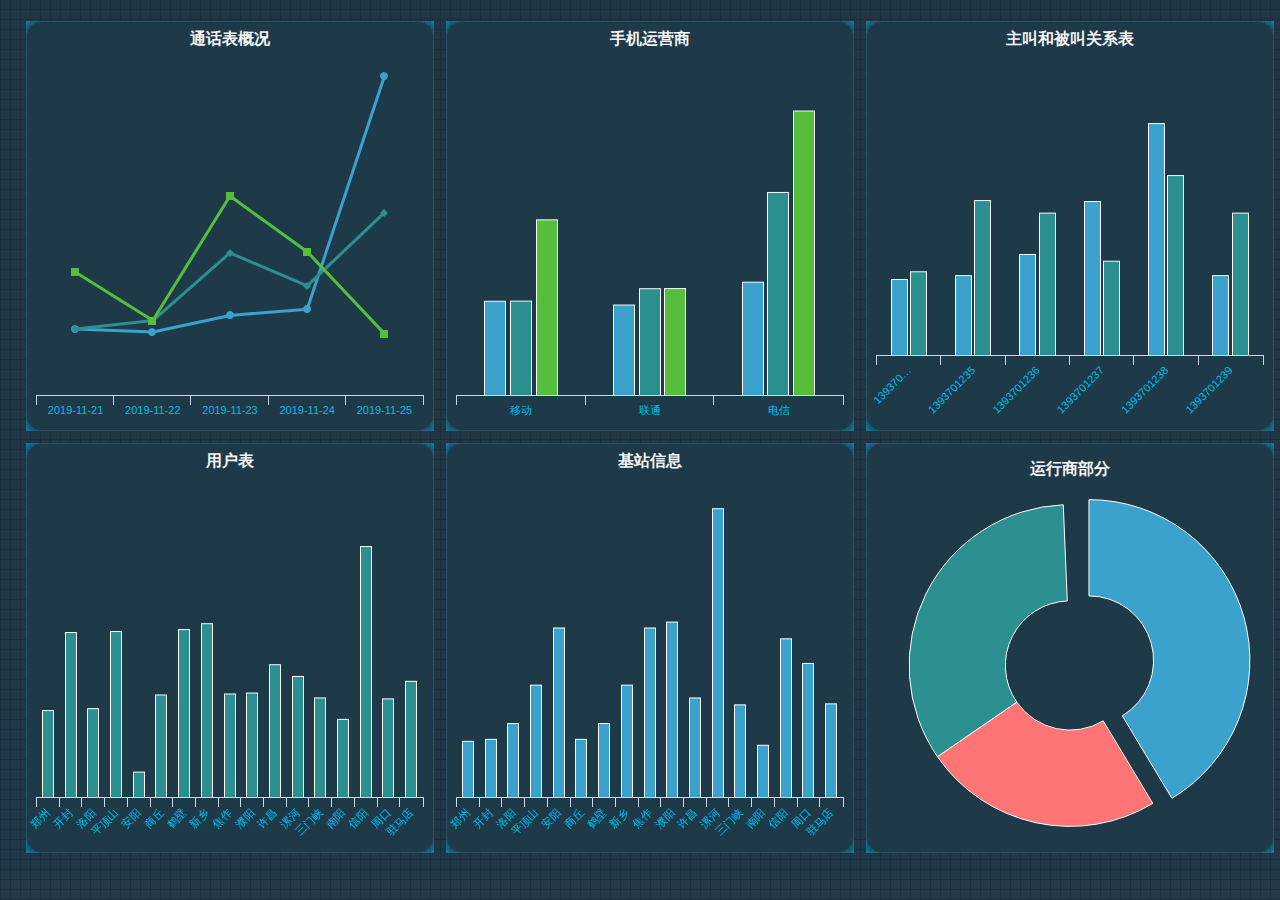
==== list/index0.html @ f65bdc5e "‘message’" ====
<!DOCTYPE html>
<html>
<head>
    <meta charset="UTF-8">
    <title>Document</title>
</head>
<script src="../js/jquery-1.8.3.min.js"></script>
<script src="../js/highcharts-V6.1.js"></script>  
<script src="../laydate/laydate.js"></script>
<script src="../js/bootstrap.min.js"></script> 
<link rel="stylesheet" href="../css/bootstrap.min.css">
<link rel="stylesheet" href="../css/components.css"> 
<link rel="stylesheet" href="../css/default.css"> 
<link rel="stylesheet" href="css/index0.css">  
<body>
<style>   
    .catenary2{
        display: none;
    }  
    .ud-xing {
        display: none; 
    } 
    .catenary1 .chart0 { 
      width: calc(33.33% - 10px); 
      height: calc(50% - 10px);
      min-height: 350px;
    }
    .catenary2 .chart0{ 
      width: calc(25% - 10px);  
      height: calc(33.33% - 10px);
    }
    .content-chart-no .con-chart .mode-chart{  
        height:100%; 
        background: #1e3a49 !important;
        border:1px solid #285164;
        border-radius: 15px;
    }  
  /*弹窗图表*/  
  .ztab .mode-chart{ 
      height:100%;
  } 
 
    body .table > tbody > tr >th{ 
        background: #155e80; 
        line-height: 30px;
        color: #ffffff;
    }

    /*12个表格*/
    .table_equipment{
      display: none ;
    } 
    .table_equipment1{
      display: table;
    } 
</style>
<div class="content"> 
    <!-- <div class="tabs-body">
        <ul class="nav nav-tabs" id="nav-tabs">
            <li>
                <a class="active">按机构分析</a>
            </li>
            <li>
                <a>按线别分析</a>
            </li>  
        </ul>  
    </div>  -->
    <div class="catenary catenary1"> 
        <div class="chart-body">
            <div class="content-chart content-chart-no">
                <!-- <div class="chart-tit">
                    <span class="ch-tit">按设备分析</span> 
                </div> -->
                <div class="con-chart"> 
                    <div class="chartp">
                        <div class="chart0 content-chart">
                            <div class="mode-chart container1"></div>
                        </div>
                        <div class="chart0 content-chart">
                            <div class="mode-chart container1"></div>
                        </div>  
                        <div class="chart0 content-chart">
                            <div class="mode-chart container1"></div>
                        </div>  
                        <div class="chart0 content-chart">
                            <div class="mode-chart container1"></div>
                        </div>  
                        <div class="chart0 content-chart">
                            <div class="mode-chart container1"></div>
                        </div>   
                        <div class="chart0 content-chart">
                            <div class="mode-chart container1"></div>
                        </div> 
                    </div> 
                </div>
            </div>
        </div>
    </div>
    <!-- <div class="catenary catenary2"> 
        <div class="chart-body">
            <div class="content-chart  content-chart-no"> 
                <div class="con-chart"> 
                    <div class="chartp">
                        <div class="chart0 content-chart">
                            <div class="mode-chart container2"></div>
                        </div>
                        <div class="chart0 content-chart">
                            <div class="mode-chart container2"></div>
                        </div>  
                        <div class="chart0 content-chart">
                            <div class="mode-chart container2"></div>
                        </div>  
                        <div class="chart0 content-chart">
                            <div class="mode-chart container2"></div>
                        </div>  
                        <div class="chart0 content-chart">
                            <div class="mode-chart container2"></div>
                        </div>   
                        <div class="chart0 content-chart">
                            <div class="mode-chart container2"></div>
                        </div> 
                    </div> 
                </div>
            </div>
        </div>
    </div> -->
</div>
<!-- 弹窗 -->
<div>
    <!-- tab1  -->
    <div class="modal fade bs-example-modal-lg" id="modal0" tabindex="-1" role="dialog" aria-labelledby="myModalLabel">
      <div class="modal-dialog  modal-lgmax" role="document">
        <div class="modal-content">
          <div class="modal-header">
            <div class="a_close btn btn-danger" data-dismiss="modal" aria-label="Close">X</div>
            <h4 class="modal-title"></h4>
          </div>
          <div class="modal-body"> 
            <div class="top_body"> 
               
            </div>
            <div class="foot"> 
                <button type="button" class="btn decoration_a " data-dismiss="modal">确定</button>
                <button type="button" class="btn decoration_a decoration_ar" data-dismiss="modal">取消</button>
            </div>
          </div>
        </div>
      </div>
    </div>  


    <div class="modal fade bs-example-modal-lg" id="modal1" tabindex="-1" role="dialog" aria-labelledby="myModalLabel">
      <div class="modal-dialog  modal-lgmax" role="document">
        <div class="modal-content">
          <div class="modal-header">
            <div class="a_close btn btn-danger" data-dismiss="modal" aria-label="Close">X</div>
            <h4 class="modal-title"></h4>
          </div>
          <div class="modal-body"> 
            <div class="top_body"> 
              <div class="tabs-body">
                  <ul class="nav nav-tabs modal-nav-tabs" id="modal-nav-tabs2">
                      <li>
                          <a class="active">设备分析</a>
                      </li>
                      <li>
                          <a>设备详情</a>
                      </li> 
                  </ul>
              </div>
              <div class="ztab ztab_1"> 
                <div class="chart-body">
                    <div class="content-chart">
                        <!-- <div class="chart-tit">
                            <span class="ch-tit">详情</span> 
                        </div> -->
                        <div class="con-chart"> 
                            <!-- <div class="left-chart-btn">
                                <div class="laydate-render"> 
                                    <span class="date1-text">日期:</span>
                                    <input id="filter_t01" type="text" class="form-control input-small w_220">  
                                    <div class="btn decoration_a ">查询</div>
                                </div>
                            </div> -->
                            <div class="chartp">
                                <div class="chart10">
                                    <div class="mode-chart" id="container23"></div>
                                </div> 
                            </div> 
                        </div>
                        <!-- 向下的三角形 -->
                        <!-- <div class="triangle1 triangle_border_down"></div> -->
                    </div>
                </div>
              </div>

              <div class="ztab ztab_2"> 
                <div class="a_alert">
                    <div class="a_table"> 
                       <table  class="table table-bordered table_equipment table_equipment1">

                            <thead>
                                <tr>
                            
                                    <th>区间站场</th>
                                    <th>锚段号</th>
                                    <th>支柱号（起）</th>
                                    <th>支柱号（止）</th>
                                    <th>公里标（起）</th>
                                    <th>公里标（止）</th>
                                    <th>锚段长度（m）</th>
                                    <th>规格型号</th>
                                    <th>标称截面积（mm2）</th>
                                    <th>线索张力（kN）</th>
                                    <th>速度等级（km/h）</th>
                                    <th>设计最低高度（mm）</th>
                                    <th>坡度标准值（‰）</th>
                                    <th>坡度变化率标准值（‰）</th>
                                    <th>生产厂家</th>
                                    <th>联系电话</th>
                                    <th>备注</th>
                                </tr>
                            </thead>
                            <tbody>
                              <tr>
                                <td>【焦柳线】侯月引 - </td>
                                <td>4</td>
                                <td>10#</td>
                                <td>56#</td>
                                <td>K4+279</td>
                                <td>K3+267</td>
                                <td>1001.37</td>
                                <td>CTHA150</td>
                                <td>150</td>
                                <td>15</td>
                                <td>≤120</td>
                                <td>5700</td>
                                <td>3</td>
                                <td></td>
                                <td></td>
                                <td></td>
                                <td></td>
                                
                              </tr>
                              <tr>
                                <td>【焦柳线】侯月引 - </td>
                                <td>3</td>
                                <td>11#</td>
                                <td>61#</td>
                                <td>K4+306</td>
                                <td>K3+243</td>
                                <td>1037.76</td>
                                <td>CTHA150</td>
                                <td>150</td>
                                <td>15</td>
                                <td>≤120</td>
                                <td>5700</td>
                                <td>3</td>
                                <td></td>
                                <td></td>
                                <td></td>
                                <td></td>
                                
                              </tr>
                              <tr>
                                <td>【焦柳线】侯月引 - </td>
                                <td>NF3</td>
                                <td>9#</td>
                                <td>43#</td>
                                <td>K4+361</td>
                                <td>K3+563</td>
                                <td>957.76</td>
                                <td>LGJ-185</td>
                                <td>185</td>
                                <td></td>
                                <td></td>
                                <td></td>
                                <td></td>
                                <td></td>
                                <td></td>
                                <td></td>
                                <td></td>
                                
                              </tr>
                              <tr>
                                <td>【焦柳线】侯月引 - </td>
                                <td>NF2</td>
                                <td>月山直通场-沁阳126#</td>
                                <td>8#</td>
                                <td>K4+564</td>
                                <td>K4+339</td>
                                <td>225</td>
                                <td>LGJ-185</td>
                                <td>185</td>
                                <td></td>
                                <td></td>
                                <td></td>
                                <td></td>
                                <td></td>
                                <td></td>
                                <td></td>
                                <td></td>
                                
                              </tr>
                              <tr>
                                <td>【焦柳线】侯月引 - </td>
                                <td>NF1</td>
                                <td>月山直通场-沁阳131#</td>
                                <td>9#</td>
                                <td>K4+583</td>
                                <td>K4+361</td>
                                <td>222</td>
                                <td>LGJ-185</td>
                                <td>185</td>
                                <td></td>
                                <td></td>
                                <td></td>
                                <td></td>
                                <td></td>
                                <td></td>
                                <td></td>
                                <td></td>
                                
                              </tr>
                              <tr>
                                <td>【焦柳线】侯月引 - </td>
                                <td>1</td>
                                <td>月山直通场-沁阳97#</td>
                                <td>17#</td>
                                <td>K5+520</td>
                                <td>K4+141</td>
                                <td>1410.62</td>
                                <td>CTHA150</td>
                                <td>150</td>
                                <td>15</td>
                                <td>≤120</td>
                                <td>5700</td>
                                <td>3</td>
                                <td></td>
                                <td></td>
                                <td></td>
                                <td></td>
                                
                              </tr>
                              <tr>
                                <td>【焦柳线】侯月引 - </td>
                                <td>2</td>
                                <td>月山直通场-沁阳88#</td>
                                <td>16#</td>
                                <td>K5+637</td>
                                <td>K4+103</td>
                                <td>1514</td>
                                <td>CTHA150</td>
                                <td>150</td>
                                <td>15</td>
                                <td>≤120</td>
                                <td>5700</td>
                                <td>3</td>
                                <td></td>
                                <td></td>
                                <td></td>
                                <td></td>
                                
                              </tr> 
                            </tnody>
                       </table>
                       <table class="table table-bordered table_equipment table_equipment2"> 
                          <thead> 
                            <tr>
                              <th>支柱号：</th>
                              <th>区段</th>  
                              <th>一杆一档</th>  
                              <th>公里标</th>  
                              <th>隧道</th>  
                              <th>悬挂情况</th>  
                              <th>类型</th>   
                              <th>作用</th>   
                              <th>规格型号</th>   
                              <th>材质</th>   
                              <th>左右侧</th>   
                              <th>生成厂家</th>  
                              <th>投运日期</th>  
                              <th>图纸</th>  
                              <th>照片</th>  
                            </tr>
                          </thead>
                          <tbody>
                            <tr>
                              <td>南沟隧道2#</td><td>【侯月线】磨滩-盘谷寺 -</td><td></td><td>K182+100</td><td></td>
                              <td></td><td>支柱</td><td></td><td></td><td></td><td>右侧</td><td></td><td></td><td></td><td></td> 
                            </tr>
                            <tr>
                              <td>南沟隧道2#</td><td>【侯月线】磨滩-盘谷寺 -</td><td></td><td>K182+100</td><td></td>
                              <td></td><td>支柱</td><td></td><td></td><td></td><td>右侧</td><td></td><td></td><td></td><td></td> 
                            </tr>
                            <tr>
                              <td>南沟隧道2#</td><td>【侯月线】磨滩-盘谷寺 -</td><td></td><td>K182+100</td><td></td>
                              <td></td><td>支柱</td><td></td><td></td><td></td><td>右侧</td><td></td><td></td><td></td><td></td> 
                            </tr>
                            <tr>
                              <td>南沟隧道2#</td><td>【侯月线】磨滩-盘谷寺 -</td><td></td><td>K182+100</td><td></td>
                              <td></td><td>支柱</td><td></td><td></td><td></td><td>右侧</td><td></td><td></td><td></td><td></td> 
                            </tr>
                            <tr>
                              <td>南沟隧道2#</td><td>【侯月线】磨滩-盘谷寺 -</td><td></td><td>K182+100</td><td></td>
                              <td></td><td>支柱</td><td></td><td></td><td></td><td>右侧</td><td></td><td></td><td></td><td></td> 
                            </tr>
                            <tr>
                              <td>南沟隧道2#</td><td>【侯月线】磨滩-盘谷寺 -</td><td></td><td>K182+100</td><td></td>
                              <td></td><td>支柱</td><td></td><td></td><td></td><td>右侧</td><td></td><td></td><td></td><td></td> 
                            </tr>
                            <tr>
                              <td>南沟隧道2#</td><td>【侯月线】磨滩-盘谷寺 -</td><td></td><td>K182+100</td><td></td>
                              <td></td><td>支柱</td><td></td><td></td><td></td><td>右侧</td><td></td><td></td><td></td><td></td> 
                            </tr>
                            <tr>
                              <td>南沟隧道2#</td><td>【侯月线】磨滩-盘谷寺 -</td><td></td><td>K182+100</td><td></td>
                              <td></td><td>支柱</td><td></td><td></td><td></td><td>右侧</td><td></td><td></td><td></td><td></td> 
                            </tr>
                            <tr>
                              <td>南沟隧道2#</td><td>【侯月线】磨滩-盘谷寺 -</td><td></td><td>K182+100</td><td></td>
                              <td></td><td>支柱</td><td></td><td></td><td></td><td>右侧</td><td></td><td></td><td></td><td></td> 
                            </tr>
                            <tr>
                              <td>南沟隧道2#</td><td>【侯月线】磨滩-盘谷寺 -</td><td></td><td>K182+100</td><td></td>
                              <td></td><td>支柱</td><td></td><td></td><td></td><td>右侧</td><td></td><td></td><td></td><td></td> 
                            </tr>
                          </tbody>
                       </table> 
                       <table  class="table table-bordered table_equipment table_equipment3">

                            <thead>
                              <tr> 
                                  <th rowspan="3">区段</th>
                                  <th rowspan="3">支柱号起</th>
                                  <th rowspan="3">支柱号止</th>
                                  <th rowspan="3">关节类型</th>
                                  <th rowspan="3">是否分相关节</th>
                                  <th rowspan="3">公里标起</th>
                                  <th rowspan="3">公里标止</th>
                                  <th colspan="8">两锚段接触悬挂间水平距离（mm）</th>
                                  <th colspan="8">两锚段接触悬挂间垂直距离（mm）</th>
                              </tr>
                              <tr> 
                                  <th colspan="2">转换柱1</th>
                                  <th colspan="2">柱2</th>
                                  <th colspan="2">柱3</th>
                                  <th colspan="2">转换柱4</th>
                                  <th colspan="2">转换柱1</th>
                                  <th colspan="2">柱2</th>
                                  <th colspan="2">柱3</th>
                                  <th colspan="2">转换柱4</th>
                              </tr>
                              <tr> 
                                  <th>承力索</th>
                                  <th>接触线</th>
                                  <th>承力索</th>
                                  <th>接触线</th>
                                  <th>承力索</th>
                                  <th>接触线</th>
                                  <th>承力索</th>
                                  <th>接触线</th>
                                  <th>承力索</th>
                                  <th>接触线</th>
                                  <th>承力索</th>
                                  <th>接触线</th>
                                  <th>承力索</th>
                                  <th>接触线</th>
                                  <th>承力索</th>
                                  <th>接触线</th>
                              </tr>
                            </thead>
                            <tbody>
                              <tr>
                                <td>【焦柳线】侯月引 - </td>
                                <td>55#</td>
                                <td>61#</td>
                                <td>F3</td>
                                <td>否</td>
                                <td>K3+376</td>
                                <td>K3+243</td>
                                <td>100</td>
                                <td>100</td>
                                <td></td>
                                <td></td>
                                <td></td>
                                <td></td>
                                <td>100</td>
                                <td>100</td>
                                <td>200</td>
                                <td>200</td>
                                <td></td>
                                <td></td>
                                <td></td>
                                <td></td>
                                <td>200</td>
                                <td>200</td>
                                
                              </tr>
                              <tr>
                                <td>【焦柳线】侯月引 - </td>
                                <td>50#</td>
                                <td>56#</td>
                                <td>F3</td>
                                <td>否</td>
                                <td>K3+387</td>
                                <td>K3+267</td>
                                <td>100</td>
                                <td>100</td>
                                <td></td>
                                <td></td>
                                <td></td>
                                <td></td>
                                <td>100</td>
                                <td>100</td>
                                <td>200</td>
                                <td>200</td>
                                <td></td>
                                <td></td>
                                <td></td>
                                <td></td>
                                <td>200</td>
                                <td>200</td>
                                
                              </tr>
                              <tr>
                                <td>【焦柳线】侯月引 - </td>
                                <td>10#</td>
                                <td>16#</td>
                                <td>F3</td>
                                <td>否</td>
                                <td>K4+279</td>
                                <td>K4+103</td>
                                <td>100</td>
                                <td>100</td>
                                <td></td>
                                <td></td>
                                <td></td>
                                <td></td>
                                <td>100</td>
                                <td>100</td>
                                <td>200</td>
                                <td>200</td>
                                <td></td>
                                <td></td>
                                <td></td>
                                <td></td>
                                <td>200</td>
                                <td>200</td>
                                
                              </tr>
                              <tr>
                                <td>【焦柳线】侯月引 - </td>
                                <td>11#</td>
                                <td>17#</td>
                                <td>F3</td>
                                <td>否</td>
                                <td>K4+306</td>
                                <td>K4+141</td>
                                <td>100</td>
                                <td>100</td>
                                <td></td>
                                <td></td>
                                <td></td>
                                <td></td>
                                <td>100</td>
                                <td>100</td>
                                <td>200</td>
                                <td>200</td>
                                <td></td>
                                <td></td>
                                <td></td>
                                <td></td>
                                <td>200</td>
                                <td>200</td>
                                
                              </tr>  
                            </tnody>
                       </table> 
                       <table  class="table table-bordered table_equipment table_equipment4">

                            <thead>
                              <tr>

                                <th>线别</th>
                                <th>区间站场</th>
                                <th>支柱号</th>
                                <th>线岔编号</th>
                                <th>线岔类别</th>
                                <th>限制管类型</th>
                                <th>生产厂家</th>
                              </tr>
                            </thead>
                            <tbody>
                              <tr>
                                <td>太焦线</td>
                                <td>司徒集配站</td>
                                <td>43#</td>
                                <td>N5</td>
                                <td>侧线</td>
                                <td></td>
                                <td>300</td>
                                
                              </tr>
                              <tr>
                                <td>太焦线</td>
                                <td>司徒集配站</td>
                                <td>44#</td>
                                <td>N7</td>
                                <td>正线</td>
                                <td></td>
                                <td>300</td>
                                
                              </tr>
                              <tr>
                                <td>太焦线</td>
                                <td>司徒集配站</td>
                                <td>46#</td>
                                <td>N9</td>
                                <td>正线</td>
                                <td></td>
                                <td>300</td>
                                
                              </tr>
                              <tr>
                                <td>太焦线</td>
                                <td>司徒集配站</td>
                                <td>49#</td>
                                <td>N11</td>
                                <td>侧线</td>
                                <td></td>
                                <td>250</td>
                                
                              </tr>
                              <tr>
                                <td>太焦线</td>
                                <td>司徒集配站</td>
                                <td>50#</td>
                                <td>N17</td>
                                <td>正线</td>
                                <td></td>
                                <td>250</td>
                                
                              </tr>
                              <tr>
                                <td>太焦线</td>
                                <td>司徒集配站</td>
                                <td>53#</td>
                                <td>N19</td>
                                <td>侧线</td>
                                <td></td>
                                <td>375</td>
                                
                              </tr>
                              <tr>
                                <td>太焦线</td>
                                <td>司徒集配站</td>
                                <td>52#</td>
                                <td>N21</td>
                                <td>正线</td>
                                <td></td>
                                <td>375</td>
                                
                              </tr>
                              <tr>
                                <td>太焦线</td>
                                <td>司徒集配站</td>
                                <td>56#</td>
                                <td>N23</td>
                                <td>侧线</td>
                                <td></td>
                                <td>375</td>
                                
                              </tr>
                              <tr>
                                <td>太焦线</td>
                                <td>司徒集配站</td>
                                <td>54#</td>
                                <td>N29</td>
                                <td>正线</td>
                                <td></td>
                                <td>375</td>
                                
                              </tr>
                              <tr>
                                <td>太焦线</td>
                                <td>司徒集配站</td>
                                <td>57#</td>
                                <td>N31</td>
                                <td>侧线</td>
                                <td></td>
                                <td>375</td>
                                
                              </tr>
                              <tr>
                                <td>太焦线</td>
                                <td>司徒集配站</td>
                                <td>60#</td>
                                <td>N33</td>
                                <td>侧线</td>
                                <td></td>
                                <td>300</td>
                                
                              </tr>
                              <tr>
                                <td>太焦线</td>
                                <td>司徒集配站</td>
                                <td>62#</td>
                                <td>N35</td>
                                <td>侧线</td>
                                <td></td>
                                <td>300</td>
                                
                              </tr>
                              <tr>
                                <td>太焦线</td>
                                <td>司徒集配站</td>
                                <td>120#</td>
                                <td>N62</td>
                                <td>侧线</td>
                                <td></td>
                                <td>300</td>
                                
                              </tr>
                              <tr>
                                <td>太焦线</td>
                                <td>司徒集配站</td>
                                <td>122#</td>
                                <td>N58</td>
                                <td>侧线</td>
                                <td></td>
                                <td>375</td>
                                
                              </tr>
                              <tr>
                                <td>太焦线</td>
                                <td>司徒集配站</td>
                                <td>124#</td>
                                <td>N50</td>
                                <td>侧线</td>
                                <td></td>
                                <td>300</td>
                                
                              </tr>
                              <tr>
                                <td>太焦线</td>
                                <td>司徒集配站</td>
                                <td>125#</td>
                                <td>N48</td>
                                <td>侧线</td>
                                <td></td>
                                <td>300</td>
                                
                              </tr>
                              <tr>
                                <td>太焦线</td>
                                <td>司徒集配站</td>
                                <td>127#</td>
                                <td>N46</td>
                                <td>侧线</td>
                                <td></td>
                                <td>300</td>
                                
                              </tr>
                              <tr>
                                <td>太焦线</td>
                                <td>司徒集配站</td>
                                <td>131#</td>
                                <td>N30</td>
                                <td>侧线</td>
                                <td></td>
                                <td>300</td>
                                
                              </tr>
                              <tr>
                                <td>太焦线</td>
                                <td>司徒集配站</td>
                                <td>132#</td>
                                <td>N28</td>
                                <td>侧线</td>
                                <td></td>
                                <td>300</td>
                                
                              </tr> 
                            </tnody>
                       </table>
                       <table  class="table table-bordered table_equipment table_equipment5"> 
                            <thead>
                                  <tr> 
                                        <th rowspan="2">线别</th>
                                        <th rowspan="2">区间站场</th>
                                        <th rowspan="2">道岔编号</th>
                                        <th rowspan="2">图名</th>
                                        <th rowspan="2">支柱号</th>
                                        <th colspan="2">直股接触线</th>
                                        <th colspan="4">曲股接触线</th>
                                        <th rowspan="2">支柱号</th>
                                        <th colspan="2">直股接触线</th>
                                        <th colspan="4">曲股接触线</th>
                                        <th rowspan="2">支柱号</th>
                                        <th colspan="2">直股接触线</th>
                                        <th colspan="4">曲股接触线</th> 
                                  </tr>
                                  <tr>
                                      <th>拉出值</th>
                                      <th>导高</th>
                                      <th>拉出值（min）</th>
                                      <th>拉出值（max）</th>
                                      <th>侧线抬高（min）</th>
                                      <th>侧线抬高（max）</th>
                                      <th>拉出值</th>
                                      <th>导高</th>
                                      <th>拉出值（min）</th>
                                      <th>拉出值（max）</th>
                                      <th>侧线抬高（min）</th>
                                      <th>侧线抬高（max）</th>
                                      <th>拉出值</th>
                                      <th>导高</th>
                                      <th>拉出值</th>
                                      <th>侧线抬高</th>
                                  </tr>
                            </thead> 
                       </table>   
                       <table  class="table table-bordered table_equipment table_equipment6"> 
                            <thead>
                              <tr> 
                                <th rowspan="2">线别</th>
                                <th rowspan="2">区间站场</th>
                                <th rowspan="2">道岔编号</th>
                                <th rowspan="2">图名</th>
                                <th rowspan="2">支柱号</th>
                                <th rowspan="2">线间距</th>
                                <th colspan="3">拉出值（mm）</th>
                                <th colspan="3">导高（mm）</th>
                                <th rowspan="2">支柱号</th>
                                <th rowspan="2">线间距</th>
                                <th colspan="3">拉出值（mm）</th>
                                <th colspan="3">导高（mm）</th>
                                <th rowspan="2">支柱号</th>
                                <th rowspan="2">线间距</th>
                                <th colspan="3">拉出值（mm）</th>
                                <th colspan="3">导高（mm）</th>
                                <th rowspan="2">支柱号</th>
                                <th rowspan="2">线间距</th>
                                <th colspan="3">拉出值（mm）</th>
                                <th colspan="3">导高（mm）</th>
                                <th rowspan="2">支柱号</th>
                                <th rowspan="2">线间距</th>
                                <th colspan="3">拉出值（mm）</th>
                                <th colspan="3">导高（mm）</th>
                                <th rowspan="2">支柱号</th>
                                <th rowspan="2">线间距</th>
                                <th colspan="3">拉出值（mm）</th>
                                <th colspan="3">导高（mm）</th> 
                              </tr>
                              <tr>
                                <th>正线</th>
                                <th>辅助线</th>
                                <th>侧线</th>
                                <th>正线</th>
                                <th>辅助线</th>
                                <th>侧线</th>
                                <th>正线</th>
                                <th>辅助线</th>
                                <th>侧线</th>
                                <th>正线</th>
                                <th>辅助线</th>
                                <th>侧线</th>
                                <th>正线</th>
                                <th>辅助线</th>
                                <th>侧线</th>
                                <th>正线</th>
                                <th>辅助线</th>
                                <th>侧线</th>
                                <th>正线</th>
                                <th>辅助线</th>
                                <th>侧线</th>
                                <th>正线</th>
                                <th>辅助线</th>
                                <th>侧线</th>
                                <th>正线</th>
                                <th>辅助线</th>
                                <th>侧线</th>
                                <th>正线</th>
                                <th>辅助线</th>
                                <th>侧线</th>
                                <th>正线</th>
                                <th>辅助线</th>
                                <th>侧线</th>
                                <th>正线</th>
                                <th>辅助线</th>
                                <th>侧线</th>
                              </tr>
                            </thead> 
                       </table>
                       <table  class="table table-bordered  table_equipment table_equipment7"> 
                            <thead>
                              <tr> 
                                <th>区段</th>
                                <th>支柱号1</th>
                                <th>支柱号2</th>
                                <th>股道号或道岔号</th>
                                <th>类型</th>
                                <th>规格型号</th>
                                <th>零部件供货商厂家</th>
                                <th>备注</th>
                              </tr>
                            </thead>
                            <tbody>
                              <tr>
                                <td>【焦柳线】侯月引 - </td>
                                <td>63#</td>
                                <td>63#</td>
                                <td>侯月引下行</td>
                                <td>分段</td>
                                <td>DXF-(1.6)Ⅱ</td>
                                <td></td>
                                <td></td>
                                
                              </tr>
                              <tr>
                                <td>【焦柳线】侯月引 - </td>
                                <td>60#</td>
                                <td>60#</td>
                                <td>侯月引上行</td>
                                <td>分段</td>
                                <td>DXF-(1.6)Ⅱ</td>
                                <td></td>
                                <td></td>
                                
                              </tr>
                              <tr>
                                <td>【焦柳线】侯月引 - </td>
                                <td>月山直通场-沁阳126#</td>
                                <td>4#</td>
                                <td></td>
                                <td>分相</td>
                                <td>XFXP-1.80提速分相</td>
                                <td></td>
                                <td></td>
                                
                              </tr>
                              <tr>
                                <td>【焦柳线】侯月引 - </td>
                                <td>月山直通场-沁阳126#</td>
                                <td>4#</td>
                                <td>侯月引上行</td>
                                <td>分相</td>
                                <td>XFXP-1.80提速分相</td>
                                <td></td>
                                <td></td>
                                
                              </tr>
                              <tr>
                                <td>【焦柳线】侯月引 - </td>
                                <td>月山直通场-沁阳131#</td>
                                <td>5#</td>
                                <td>侯月引下行</td>
                                <td>分相</td>
                                <td>XFXP-1.80提速分相</td>
                                <td></td>
                                <td></td>
                                
                              </tr>
                              <tr>
                                <td>【焦柳线】侯月引 - </td>
                                <td>月山直通场-沁阳131#</td>
                                <td>5#</td>
                                <td></td>
                                <td>分相</td>
                                <td>XFXP-1.80提速分相</td>
                                <td></td>
                                <td></td>
                                
                              </tr>
                            </tnody>
                       </table>
                       <table  class="table table-bordered table_equipment table_equipment8"> 
                          <thead>
                            <tr> 
                              <th>区段</th>
                              <th>支柱号</th>
                              <th>开关编号</th>
                              <th>型号</th>
                              <th>是否接地闸刀</th>
                              <th>单极/双极</th>
                              <th>是否是负荷开关</th>
                              <th>是否远动</th>
                              <th>操作电源</th>
                              <th>零部件供货商厂家</th>
                              <th>联系电话</th>
                              <th>备注</th>
                            </tr>
                          </thead>
                          <tbody>
                            <tr>
                              <td>【太焦线】月山机务折返段 - </td>
                              <td>1#</td>
                              <td>1#</td>
                              <td>GW4-27.5</td>
                              <td>否</td>
                              <td>单</td>
                              <td>否</td>
                              <td>否</td>
                              <td></td>
                              <td></td>
                              <td></td>
                              <td></td>
                              
                            </tr>
                            <tr>
                              <td>【太焦线】月山机务折返段 - </td>
                              <td>27#</td>
                              <td>27#</td>
                              <td>GW4-27.5/1250DT</td>
                              <td>有</td>
                              <td>单</td>
                              <td>否</td>
                              <td>否</td>
                              <td></td>
                              <td></td>
                              <td></td>
                              <td></td>
                              
                            </tr>
                            <tr>
                              <td>【太焦线】月山机务折返段 - </td>
                              <td>29#</td>
                              <td>29#</td>
                              <td>GW4-27.5/1250DT</td>
                              <td>有</td>
                              <td>单</td>
                              <td>否</td>
                              <td>否</td>
                              <td></td>
                              <td></td>
                              <td></td>
                              <td></td>
                              
                            </tr>
                            <tr>
                              <td>【太焦线】月山机务折返段 - </td>
                              <td>30#</td>
                              <td>30#</td>
                              <td>GW4-27.5/1250DT</td>
                              <td>有</td>
                              <td>单</td>
                              <td>否</td>
                              <td>否</td>
                              <td></td>
                              <td></td>
                              <td></td>
                              <td></td>
                              
                            </tr>
                            <tr>
                              <td>【太焦线】月山机务折返段 - </td>
                              <td>28#</td>
                              <td>28#</td>
                              <td>GW4-27.5/1250DT</td>
                              <td>有</td>
                              <td>单</td>
                              <td>否</td>
                              <td>否</td>
                              <td></td>
                              <td></td>
                              <td></td>
                              <td></td>
                              
                            </tr>
                            <tr>
                              <td>【太焦线】月山机务折返段 - </td>
                              <td>31#</td>
                              <td>31#</td>
                              <td>GW4-27.5/1250DT</td>
                              <td>有</td>
                              <td>单</td>
                              <td>否</td>
                              <td>否</td>
                              <td></td>
                              <td></td>
                              <td></td>
                              <td></td>
                              
                            </tr>
                            <tr>
                              <td>【太焦线】月山机务折返段 - </td>
                              <td>26#</td>
                              <td>26#</td>
                              <td>GW4-27.5/1250DT</td>
                              <td>有</td>
                              <td>单</td>
                              <td>否</td>
                              <td>否</td>
                              <td></td>
                              <td></td>
                              <td></td>
                              <td></td>
                              
                            </tr>
                            <tr>
                              <td>【太焦线】月山机务折返段 - </td>
                              <td>32#</td>
                              <td>32#</td>
                              <td>GW4-27.5/1250DT</td>
                              <td>有</td>
                              <td>单</td>
                              <td>否</td>
                              <td>否</td>
                              <td></td>
                              <td></td>
                              <td></td>
                              <td></td>
                              
                            </tr>
                          </tnody>
                       </table>
                       <table  class="table table-bordered  table_equipment table_equipment9"> 
                          <thead>
                            <tr> 
                              <th>区段</th>
                              <th>编号（支柱号）</th>
                              <th>型号</th>
                              <th>接地方式</th>
                              <th>相别</th>
                              <th>零部件供货商厂家</th>
                              <th>联系电话</th>
                              <th>备注</th>
                            </tr>
                          </thead>
                          <tbody>
                            <tr>
                              <td>【新兖线】长垣-文庄村 - </td>
                              <td>30#</td>
                              <td>YH5WT-42/120</td>
                              <td>单根及接地</td>
                              <td>T</td>
                              <td>深圳市银星电力电子有限公司</td>
                              <td></td>
                              <td></td>
                              
                            </tr>
                            <tr>
                              <td>【新兖线】长垣-文庄村 - </td>
                              <td>29#</td>
                              <td>YH5WT-42/120</td>
                              <td>单根及接地</td>
                              <td>T</td>
                              <td>深圳市银星电力电子有限公司</td>
                              <td></td>
                              <td></td>
                              
                            </tr>
                            <tr>
                              <td>【新兖线】长垣-文庄村 - </td>
                              <td>662#</td>
                              <td>YH5WT-42/120</td>
                              <td>单根及接地</td>
                              <td>T</td>
                              <td>深圳市银星电力电子有限公司</td>
                              <td></td>
                              <td></td>
                              
                            </tr>
                            <tr>
                              <td>【新兖线】长垣-文庄村 - </td>
                              <td>661#</td>
                              <td>YH5WT-42/120</td>
                              <td>单根及接地</td>
                              <td>T</td>
                              <td>深圳市银星电力电子有限公司</td>
                              <td></td>
                              <td></td>
                              
                            </tr>
                          </tnody>
                       </table>
                       <table  class="table table-bordered  table_equipment table_equipment10"> 
                            <thead>
                              <tr> 
                                <th rowspan="2">区段</th>
                                <th rowspan="2">支柱号</th>
                                <th rowspan="2">公里标</th>
                                <th rowspan="2">支柱所在区段（桥梁段、隧道）</th>
                                <th rowspan="2">距中锚距离（m）</th>
                                <th rowspan="2">补偿器类型</th>
                                <th colspan="2">坠砣串重量(kg)</th>
                                <th rowspan="2">规格型号</th>
                                <th rowspan="2">零部件供货商厂家</th>
                                <th rowspan="2">联系电话</th>
                                <th rowspan="2">备注</th>
                              </tr>
                              <tr> 
                                <th>承锚</th>
                                <th>线锚</th>
                              </tr>
                            </thead> 
                       </table>
                       <table  class="table table-bordered  table_equipment table_equipment11"> 
                            <thead>
                              <tr> 
                                <th rowspan="2">线别</th>
                                <th rowspan="2">区间站场</th>
                                <th rowspan="2">行别</th>
                                <th rowspan="2">分相中心里程</th>
                                <th colspan="4">磁感应器距离（m）</th>
                                <th rowspan="2">备注</th> 
                              </tr>
                              <tr> 
                                <th>1#-2#</th>
                                <th>2#-分相</th>
                                <th>分相-3#</th>
                                <th>3#-4#</th>
                              </tr>
                            </thead>
                            <tbody>
                              <tr>
                                <td>侯月线</td>
                                <td>水运村站</td>
                                <td>下行</td>
                                <td>211.075</td>
                                <td>177</td>
                                <td>27</td>
                                <td>50</td>
                                <td>160</td> 
                                <td></td>
                                
                              </tr>
                              <tr>
                                <td>侯月线</td>
                                <td>水运村站</td>
                                <td>上行</td>
                                <td>211.529</td>
                                <td>147</td>
                                <td>67</td>
                                <td>45</td>
                                <td>179</td> 
                                <td></td>
                                
                              </tr>
                              <tr>
                                <td>侯月线</td>
                                <td>盘谷寺-水运村</td>
                                <td>上行</td>
                                <td>206.706</td>
                                <td>170</td>
                                <td>35</td>
                                <td>35</td>
                                <td>170</td> 
                                <td></td>
                                
                              </tr>
                              <tr>
                                <td>侯月线</td>
                                <td>盘谷寺-水运村</td>
                                <td>下行</td>
                                <td>206.701</td>
                                <td>172</td>
                                <td>34</td>
                                <td>35</td>
                                <td>170</td> 
                                <td></td>
                                
                              </tr>
                              <tr>
                                <td>侯月线</td>
                                <td>阳城-磨滩</td>
                                <td>下行</td>
                                <td>162+805</td>
                                <td>170</td>
                                <td>35</td>
                                <td>35</td>
                                <td>170</td> 
                                <td></td>
                                
                              </tr>
                              <tr>
                                <td>侯月线</td>
                                <td>阳城-磨滩</td>
                                <td>上行</td>
                                <td>162+809</td>
                                <td>170</td>
                                <td>35</td>
                                <td>35</td>
                                <td>170</td> 
                                <td></td>
                                
                              </tr>
                              <tr>
                                <td>侯月线</td>
                                <td>磨滩站</td>
                                <td>下行</td>
                                <td>181.584</td>
                                <td>176</td>
                                <td>36</td>
                                <td>35</td>
                                <td>173</td> 
                                <td></td>
                                
                              </tr>
                              <tr>
                                <td>侯月线</td>
                                <td>磨滩站</td>
                                <td>上行</td>
                                <td>181.591</td>
                                <td>175</td>
                                <td>35</td>
                                <td>35</td>
                                <td>175</td> 
                                <td></td>
                                
                              </tr>
                              <tr>
                                <td>新兖线</td>
                                <td>龙泉村-塔铺</td>
                                <td>上行</td>
                                <td>K27+030</td>
                                <td>167.8</td>
                                <td>37.8</td>
                                <td>37.7</td>
                                <td>170.2</td> 
                                <td></td>
                                
                              </tr>
                              <tr>
                                <td>新兖线</td>
                                <td>龙泉村-塔铺</td>
                                <td>下行</td>
                                <td>K9+413</td>
                                <td>169.8</td>
                                <td>37.3</td>
                                <td>38.0</td>
                                <td>169.0</td> 
                                <td></td> 
                              </tr> 
                            </tnody>
                       </table>
                       <table  class="table table-bordered table_equipment table_equipment12"> 
                            <thead>
                              <tr> 
                                <th rowspan="2">区段</th>
                                <th rowspan="2">公里标</th>
                                <th rowspan="2">所亭名称</th>
                                <th rowspan="2">电缆编号</th>
                                <th rowspan="2" width="200px">连接部位（GIS柜与上网点间、GIS柜与供电线间、供电线与上网间）</th>
                                <th rowspan="2">电缆长度（m）</th>
                                <th rowspan="2">两端接地方式</th>
                                <th colspan="3">电缆头</th>
                                <th colspan="3">电缆</th>
                              </tr>
                              <tr> 
                                <th>规格型号</th>
                                <th>厂家</th>
                                <th>投运日期</th>
                                <th>规格型号</th>
                                <th>厂家</th>
                                <th>投运日期</th>
                              </tr>
                            </thead> 
                       </table>
                    </div>
                </div>
              </div>
              </div>
            </div>
            <div class="foot"> 
                <button type="button" class="btn decoration_a " data-dismiss="modal">确定</button>
                <button type="button" class="btn decoration_a decoration_ar" data-dismiss="modal">取消</button>
            </div>
          </div>
        </div>
      </div>
    </div>  
</div> 
<script src="../js/charts_skin.js"></script> 
<script src="js/index0.js"></script>
</body>
</html>
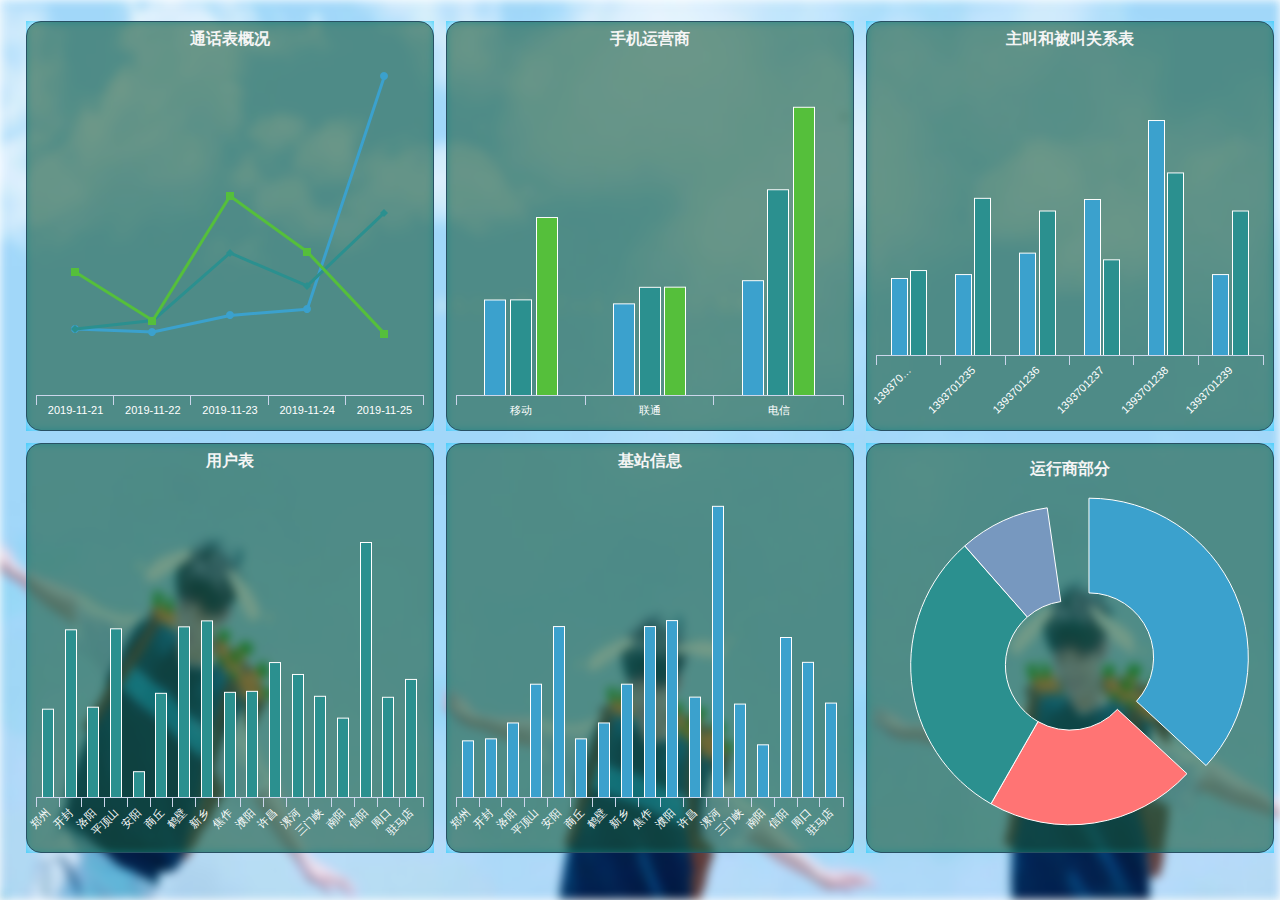
==== commit 5def8057: "test" ====
--- a/list/index0.html
+++ b/list/index0.html
@@ -14,6 +14,25 @@
 <link rel="stylesheet" href="css/index0.css">  
 <body>
 <style>   
+/* body{
+  background: url('../img/t.jpg');
+    background-size: 100% 100%;
+    background-repeat: no-repeat;
+} */
+body:before {
+    background: url('../img/t.jpg');
+    background-size:100% 100%;
+    background-repeat: no-repeat;
+    width: 100%;   
+    height: 100%;          
+    content: "";
+    position: absolute;
+    top: 0;
+    left: 0;
+    z-index: -1;
+    -webkit-filter:blur(5px);
+    filter: blur(px);
+}
     .catenary2{
         display: none;
     }  
@@ -31,7 +50,8 @@
     }
     .content-chart-no .con-chart .mode-chart{  
         height:100%; 
-        background: #1e3a49 !important;
+        background:rgba(24, 88, 59, 0.6) !important;
+        /* background: #1e3a49 !important; */
         border:1px solid #285164;
         border-radius: 15px;
     }  
--- a/css/default.css
+++ b/css/default.css
@@ -1,12 +1,32 @@
 
 
-body{ 
-    background: #243a49;
+html,body{ 
+    height: 100%;
+    /* background: #243a49;
     background-image: linear-gradient(0deg,#1c303f 1px, transparent 0), linear-gradient(90deg,#1c303f 1px, transparent 0);
-    background-size: 10px 10px;
+    background-size: 10px 10px; */
     color: #fff;
 /*    overflow-x:auto; 
     overflow-y:hidden;*/
+}
+/* body{ 
+    background: url('../img/t1.jpg');
+    background-size: cover;
+    background-repeat: no-repeat;
+}  */
+body:before {
+    background: url('../img/t5.jpg');
+    background-size:100% 100%;
+    background-repeat: no-repeat;
+    width: 100%;   
+    height: 100%;          
+    content: "";
+    position: absolute;
+    top: 0;
+    left: 0;
+    z-index: -1;
+    -webkit-filter:blur(5px);
+    filter: blur(px);
 }
 .content{ 
     float: left;
@@ -14,15 +34,16 @@
     min-width: 1300px;
 /*    overflow-y:auto; 
     overflow-x:hidden;*/
-    background: linear-gradient(to top, rgba(3, 36, 61, 0.12) 0%, rgba(20, 42, 53, 0.25) 100%);
+    /* background: linear-gradient(to top, rgba(3, 36, 61, 0.12) 0%, rgba(20, 42, 53, 0.25) 100%); */
 }
 body .form-control{ 
     margin: 0 10px;  
     width: calc(100% - 20px);  
     vertical-align: middle;
     color: #ffffff;
-    background-color: rgba(74, 124, 153, 0.16); 
-    border: 1px solid rgb(59, 85, 96);
+    background: rgb(50, 80, 73);
+    /* background-color: rgba(74, 124, 153, 0.5);  */
+    border:1px solid rgb(72, 140, 169);
 }
 body .date1-text{ 
     vertical-align: middle;
@@ -421,9 +442,10 @@
     width: 80%;
     height: 90%;
 }
+
     .modal .modal-lgmax{
         min-width: 1333px !important;
-        min-height: 550px !important;
+        min-height: 550px !important; 
         width: 100%;
         height: 100%;
         margin: 0 !important;
@@ -441,6 +463,13 @@
         width: 60%;
         height: 80%;
     }
+ 
+    .modal .modal-min{    
+        min-width: 250px !important;
+        min-height: 170px !important;
+        width: 20%;
+        height: 20%; 
+    } 
 .modal .modal-content{
     height: 100%;
     background-color: #243039;
@@ -517,7 +546,10 @@
 
 /*table*/  
 .modal-header , .modal-body ,.a_table th{
-    background:#243039;
+    /* background:#243039; */
+    background: url(../img/t2.jpg);
+    background-size: 100% 130%;
+    background-repeat: no-repeat;
 /*background-image: linear-gradient(90deg, rgba(0, 188, 212, 0.02) 10%, rgba(138, 31, 31, 0) 10%),linear-gradient(rgba(3, 169, 244, 0.03) 10%, rgba(82, 24, 24, 0) 10%);
     background-size: 15px 15px;*/
 } 
@@ -560,12 +592,16 @@
     background: #264256 !important;
 } 
 body .table > tbody  > tr{ 
-    background: #253541;
+    /* background: #253541; */
+    
+    background: #315655;
     /*background: #28333c;*/
 }
 body .table > tbody > tr >th{
     /*background-color: #f5f5f5;*/
-    background: #172733;
+    /* background: #172733; */
+    
+    background: #376765;
     color: #04f8ff;
     border-bottom: 1px solid rgb(89, 175, 201);
     /*box-shadow: inset 0 -5px 10px rgb(45, 83, 101);*/ 
@@ -577,7 +613,8 @@
     text-shadow: 0px 0px 20px rgb(23, 202, 255);
     border: 1px solid rgb(83, 141, 173) !important;*/
 
-    background: #233847;
+    /* background: #233847; */
+    background: #396967;
     vertical-align: top;
     color: #efefef;
     text-shadow: 0px 0px 30px rgb(0, 197, 255);
@@ -610,6 +647,37 @@
 .w_80{
     width:80px !important;
 }
+.h_100{ 
+    height:100px !important;
+}
+.h_90{ 
+    height:90px !important;
+}
+.h_80{ 
+    height:80px !important;
+}
 .chart-bo-l{
     border-left: 1px solid #2e5362 !important;
-}+}
+
+.top-screen{ 
+    min-height: 50px;
+    background: rgba(69, 133, 148, 0.7);
+    line-height: 45px;
+    margin-bottom: 20px;
+    transition: all 0.6s;
+}
+.top-screen:hover { 
+    background: rgba(69, 133, 148, 1);
+}
+.top-screen:hover .left-line{ 
+    background:#49c3f3;
+}
+    .left-line{ 
+        float: left;
+        min-height: 50px;
+        height: 100%;
+        background: #64bcde;
+        width: 5px;
+        transition: all 0.6s;
+    }